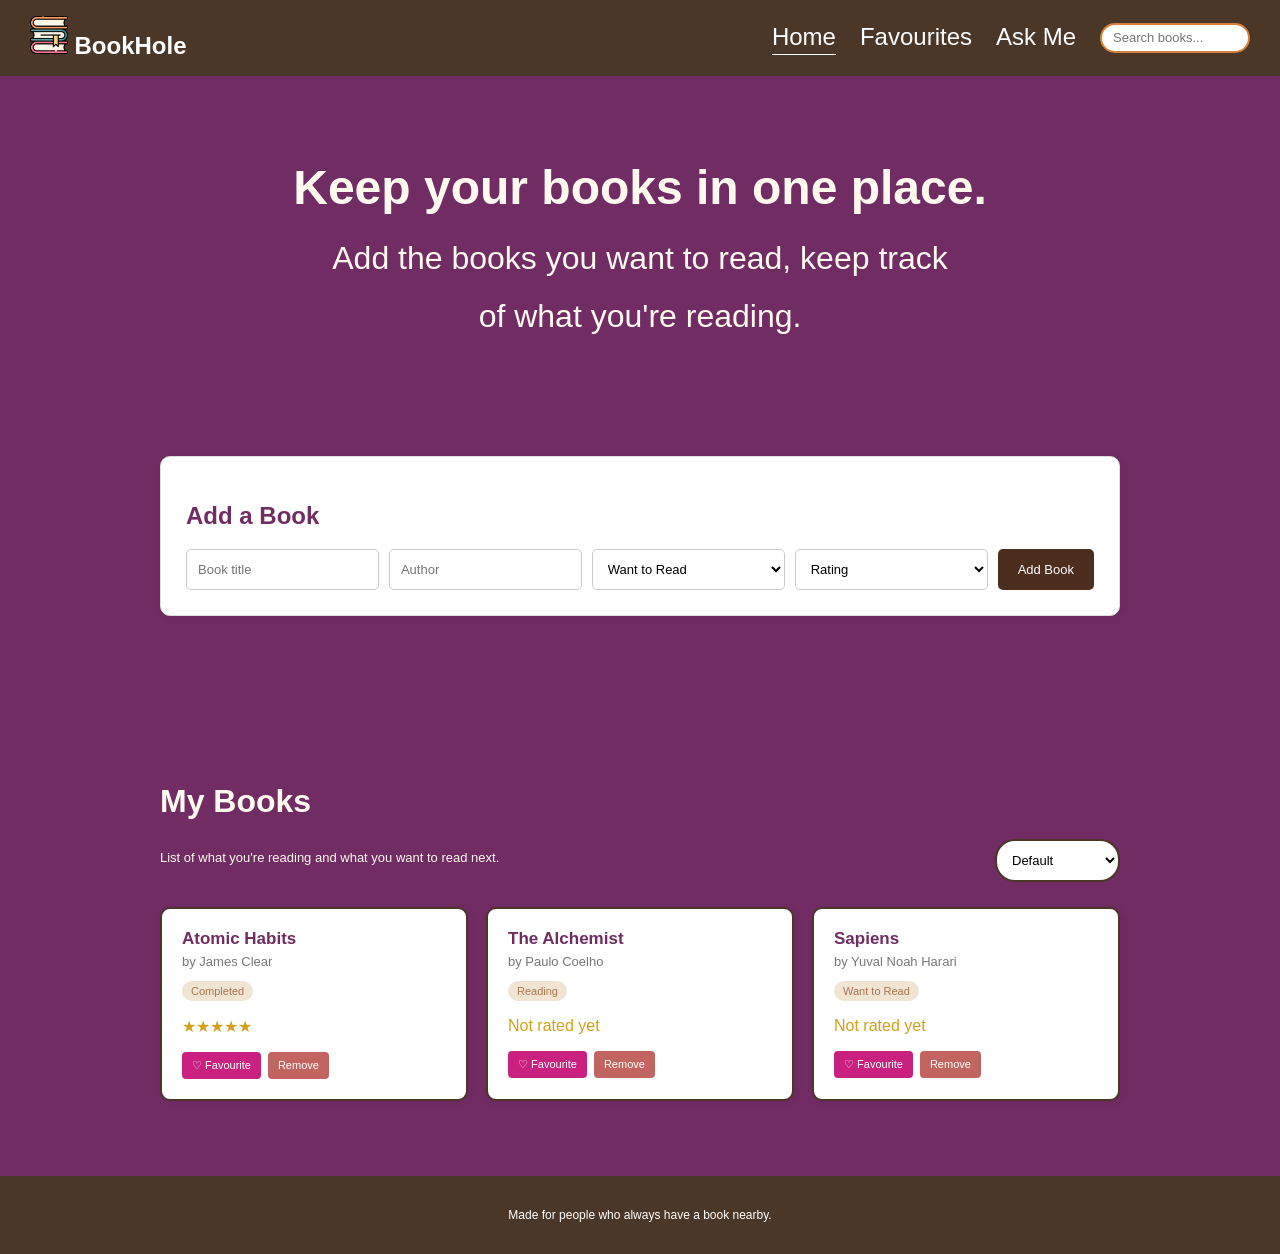
==== index.html @ 4dc1a38c "Initial commit" ====
<!DOCTYPE html>
<html lang="en">
<head>
  <meta charset="UTF-8">
  <meta name="viewport" content="width=device-width, initial-scale=1.0">
  <link rel="stylesheet" href="style.css">
<link rel="preconnect" href="https://fonts.googleapis.com">
<link rel="preconnect" href="https://fonts.gstatic.com" crossorigin>
<link href="https://fonts.googleapis.com/css2?family=Space+Grotesk:wght@500&display=swap" rel="stylesheet">
</head>
<body>
  <header>
    <nav class="navbar">
      <a class="logo" href="index.html"><img src="./assets/books.png" alt="books stack logo for website"/>  BookHole</a>
      <ul class="nav-links">
        <li><a class="active" href="index.html">Home</a></li>
        <li><a href="favorites.html">Favourites</a></li>
        <li><a href="askme.html">Ask Me</a></li>
        <li><input class="book-tools search-small" type="text" id="searchInput" placeholder="Search books..."></li>
      </ul>
    </nav>
  </header>

  <main>
    <section class="master home-master">
      <h1>Keep your books in one place.</h1>
      <p>Add the books you want to read, keep track of what you're reading.</p>
    </section>

    <section class="content-section">
      <div class="add-box">
        <h2>Add a Book</h2>
        <form id="bookForm">
          <input type="text" id="titleInput" placeholder="Book title" required>
          <input type="text" id="authorInput" placeholder="Author" required>
          <select id="statusInput">
            <option value="Want to Read">Want to Read</option>
            <option value="Reading">Currently Reading</option>
            <option value="Completed">Completed</option>
          </select>
          <select id="ratingInput">
            <option value="0">Rating</option>
            <option value="1">1 star</option>
            <option value="2">2 stars</option>
            <option value="3">3 stars</option>
            <option value="4">4 stars</option>
            <option value="5">5 stars</option>
          </select>
          <button class="button" type="submit">Add Book</button>
        </form>
      </div>
    </section>

    <section class="home-content">
      <div class="section-row">
        <div>
          <h2>My Books</h2>
          <p class="muted">List of what you're reading and what you want to read next.</p>
        </div>
        <div class="book-tools">
          <select class="sort-small" id="sortSelect">
            <option value="Default">Default</option>
            <option value="Title">A to Z</option>
            <option value="Rating">Rating</option>
          </select>
        </div>
      </div>

      <div class="book-grid" id="homeBooks"></div>
      <p id="emptyHome" class="empty-message">No books yet. Add your first book above.</p>
    </section>
  </main>

  <footer>
    <p>Made for people who always have a book nearby.</p>
  </footer>
  <script src="script.js"></script>
</body>
</html>
---- style.css ----
* {
  box-sizing: border-box;
}

body {
  margin: 0;
  font-family: "Caveat", sans-serif;
  color: #fffaed;
  background-color: #702c63;
}

img{
  width:6%;
}

a {
  color: inherit;
}

.navbar {
  display: flex;
  justify-content: space-between;
  align-items: center;
  background-color: #4a3728;
  padding: 16px 30px;
}

.logo {
  color: white;
  text-decoration: none;
  font-weight: bold;
  font-size: 24px;
}

.nav-links {
  list-style: none;
  display: flex;
  gap: 24px;
  margin: 0;
  padding: 0;
}

.nav-links a {
  color: #fff;
  text-decoration: none;
  font-size: 24px;
  padding-bottom: 4px;
}

.nav-links a:hover,
.nav-links a.active {
  border-bottom: 1px solid #fff;
}

.search-small {
  width: 150px;
  height: 30px;
  border: 2.5px solid #d8803d;
  border-radius: 20px;
}

.master,
.page-heading {
  font-size: 2rem;
  text-align: center;
}

.master {
  padding: 75px 20px 70px;
  background-color: #702c63;
  font-size:2rem;
}

.home-master h1,
.page-heading h1 {
  max-width: 760px;
  margin: 8px auto 14px;
 color: #fffaed;
  font-size: 3rem;
  line-height: 1.2;
}

.master p:not(.small-title),
.page-heading p:not(.small-title) {
  max-width: 620px;
  margin: 0 auto;
  line-height: 1.8;
  color: #fffaed;
}

.small-title {
  letter-spacing: 2px;
  font-size: 11px;
  color: #a9744f;
  font-weight: bold;
}

.master-buttons {
  display: flex;
  justify-content: center;
  gap: 12px;
  flex-wrap: wrap;
  margin-top: 28px;
}

.button {
  display: inline-block;
  background-color: #4d2d1d;
  color: #fff;
  border: 0;
  border-radius: 5px;
  padding: 11px 20px;
  text-decoration: none;
  cursor: pointer;
  font-family: inherit;
  font-size: 13px;
}

.button:hover {
  background-color: #702c63;
}

.button-light {
  background-color: #fff;
  color: #4a3728;
  border: 1px solid #702c63;
}

.home-content,
.content-section,
.ask-section {
  max-width: 1000px;
  margin: 0 auto;
  padding: 40px 20px 55px;
}

.section-row h2{
  color: #fffaed;
  font-size: 2rem;
}

h2 {
 color: #702c63;
}

.muted {
  color: #fffaed;
  font-size: 13px;
  line-height: 1.7;
}

.book-grid {
  display: grid;
  grid-template-columns: repeat(3, 1fr);
  gap: 18px;
  margin-top: 25px;
}

.book-card {
  background-color: #fff;
  border: 2px solid #4a3728;;
  border-radius: 10px;
  padding: 20px;
  box-shadow: 2px 2px 8px rgba(0, 0, 0, .05);
}

.book-card h3 {
  margin: 0 0 5px;
 color:#702c63;
  font-size: 17px;
}

.author {
  color: #777;
  font-size: 13px;
  margin: 0 0 12px;
}

.status-tag {
  display: inline-block;
  background-color: #f1e4d3;
  color: #a9744f;
  padding: 4px 9px;
  border-radius: 20px;
  font-size: 11px;
}

.rating {
  color: #d4a017;
  min-height: 18px;
}

.card-actions {
  display: flex;
  gap: 7px;
  flex-wrap: wrap;
  margin-top: 12px;
}

.card-actions button {
  border: 0;
  border-radius: 4px;
  padding: 7px 10px;
  color: white;
  cursor: pointer;
  font-family: inherit;
  font-size: 11px;
}

.fav-btn {
  background-color: #ca2181;
}

.delete-btn {
  background-color: #c26460;
}

.page-heading {
  background-color: #702c63;;
  padding: 55px 20px;
}

.add-box,
.ask-card,
.answer-card {
  background-color: #fff;
  border: 1px solid #ddd;
  border-radius: 10px;
  padding: 25px;
  box-shadow: 2px 2px 8px rgba(0, 0, 0, .05);
}

.add-box form {
  display: flex;
  flex-wrap: wrap;
  gap: 10px;
}

input,
select,
textarea {
  font-family: inherit;
  font-size: 13px;
  border: 1px solid #ccc;
  border-radius: 5px;
  padding: 11px;
  background-color: white;
}

.add-box input,
.add-box select {
  flex: 1 1 180px;
}

.section-row {
  display: flex;
  justify-content: space-between;
  align-items: end;
  gap: 20px;
  margin-top: 45px;
}

.sort-small{
  border-radius: 20px;
  border: 2px solid #4a3728;
}

.empty-message {
  text-align: center;
  color: #777;
  font-size: 13px;
  padding: 30px 0;
}

.ask-section {
  max-width: 760px;
}

.ask-card {
  display: flex;
  flex-direction: column;
  gap: 12px;
}

.ask-card label {
  color: #4a3728;
  font-weight: bold;
  font-size: 14px;
  margin-top: 8px;
}

.ask-card textarea {
  resize: vertical;
  line-height: 1.6;
}

.answer-card {
  margin-top: 20px;
  line-height: 1.8;
}

.answer-card h2 {
  margin-top: 0;
}

.hidden {
  display: none;
}

.intro-page {
  min-height: 100vh;
  background-color: #702c63;
}

.intro-wrap {
  min-height: 100vh;
  display: flex;
  flex-direction: column;
  justify-content: center;
  align-items: center;
  padding: 25px;
}

.intro-card {
  background-color: #fffaed;
  max-width: 650px;
  padding: 60px 45px;
  text-align: center;
  border: 1px solid #ddd;
  border-radius: 12px;
  box-shadow: 3px 3px 15px rgba(0, 0, 0, .06);
  margin-bottom: 70px;
}
.infos{
   color: white;
  max-width: 650px;
  margin-top: 20px;
  line-height: 1.6;
}

.book-mark {
  font-size: 45px;
  margin-bottom: 20px;
}

.intro-card h1 {
  color: #702c63;
  font-size: 38px;
  line-height: 1.25;
  margin: 8px 0 15px;
}

.intro-card p:not(.small-title) {
  color: #702c63;
  line-height: 1.8;
  font-size: 14px;
  margin-bottom: 28px;
}

.infos{
  width:100%;
  margin-left: 0;
  font-size: 2rem;
}
.infos img{
  width: 100%;
}

footer {
  text-align: center;
  padding: 20px;
  background-color: #4a3728;
  color: #fff;
  font-size: 12px;
  margin-top: 20px;
}



@media (max-width: 768px) {
  .book-grid {
    grid-template-columns: repeat(2, 1fr);
  }

  .home-master h1,
  .page-heading h1 {
    font-size: 32px;
  }
}

@media (max-width: 480px) {
  .navbar {
    flex-direction: column;
    gap: 12px;
  }

  .nav-links {
    gap: 14px;
  }

  .book-grid {
    grid-template-columns: 1fr;
  }

  .section-row {
    flex-direction: column;
    align-items: stretch;
  }

  .search-small {
    width: 100%;
  }

  .intro-card {
    padding: 40px 24px;
  }

  .intro-card h1 {
    font-size: 29px;
  }

  .home-master h1,
  .page-heading h1 {
    font-size: 27px;
  }
}

.book-tools {
  display: flex;
  gap: 10px;
  align-items: center;
}

.sort-small {
  min-width: 125px;
}
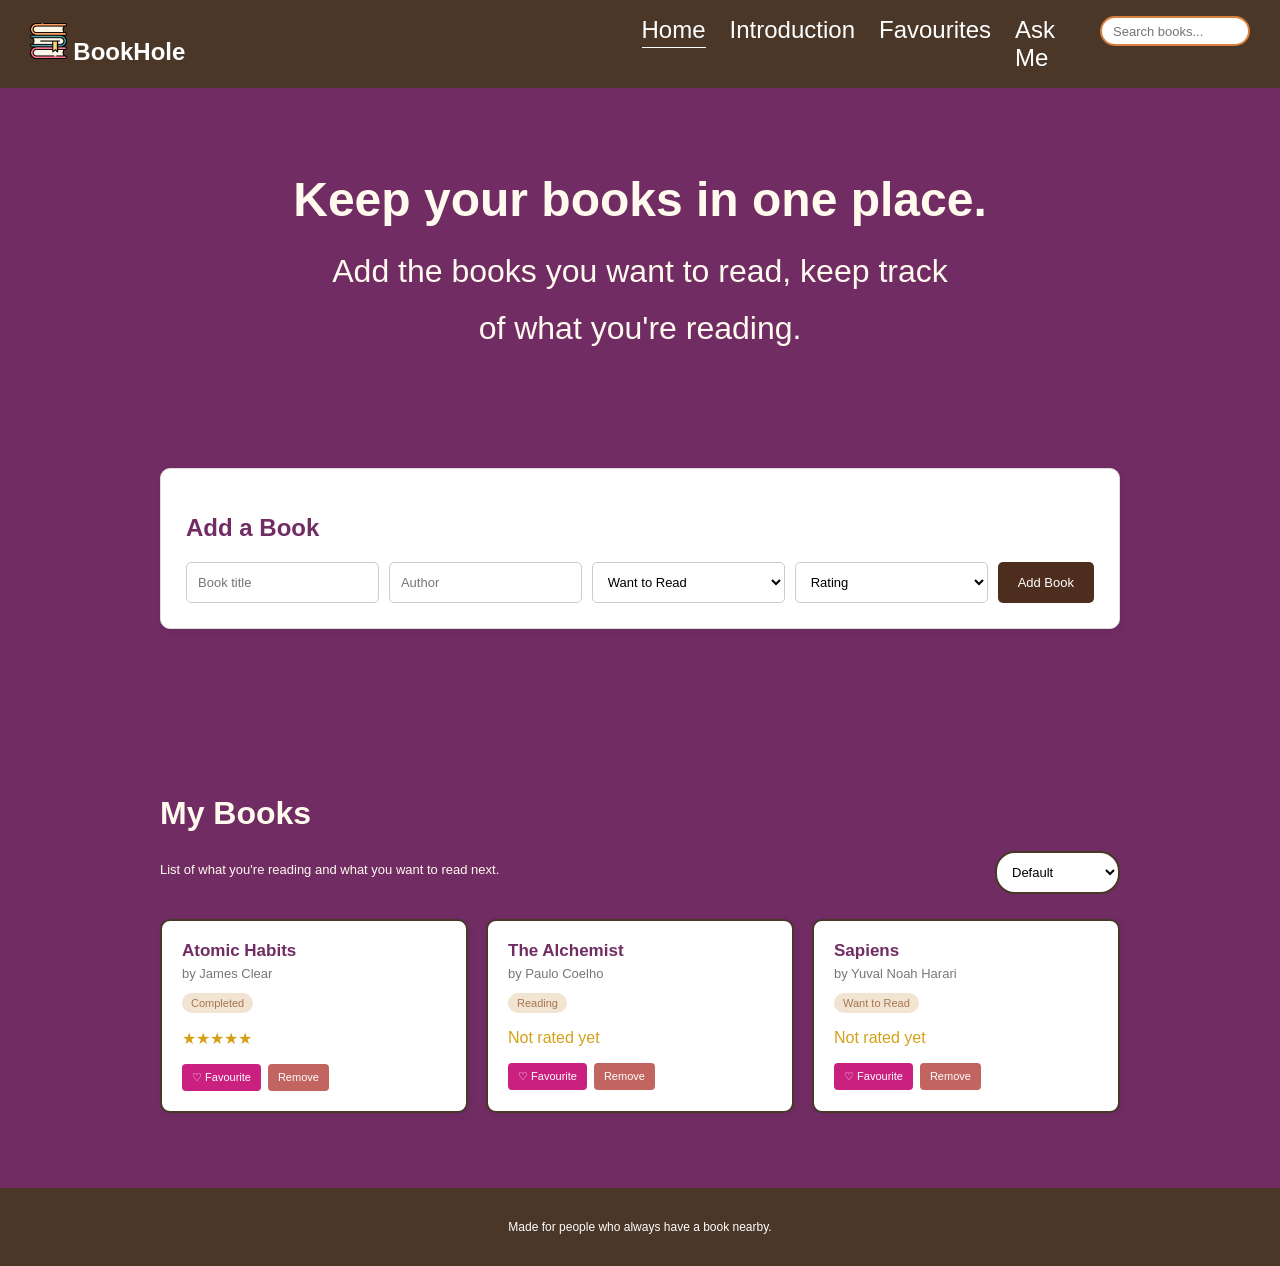
==== commit 6a9dd747: "Update index.html" ====
--- a/index.html
+++ b/index.html
@@ -14,6 +14,7 @@
       <a class="logo" href="index.html"><img src="./assets/books.png" alt="books stack logo for website"/>  BookHole</a>
       <ul class="nav-links">
         <li><a class="active" href="index.html">Home</a></li>
+        <li> <a href="intro.html">Introduction</a></li>
         <li><a href="favorites.html">Favourites</a></li>
         <li><a href="askme.html">Ask Me</a></li>
         <li><input class="book-tools search-small" type="text" id="searchInput" placeholder="Search books..."></li>
